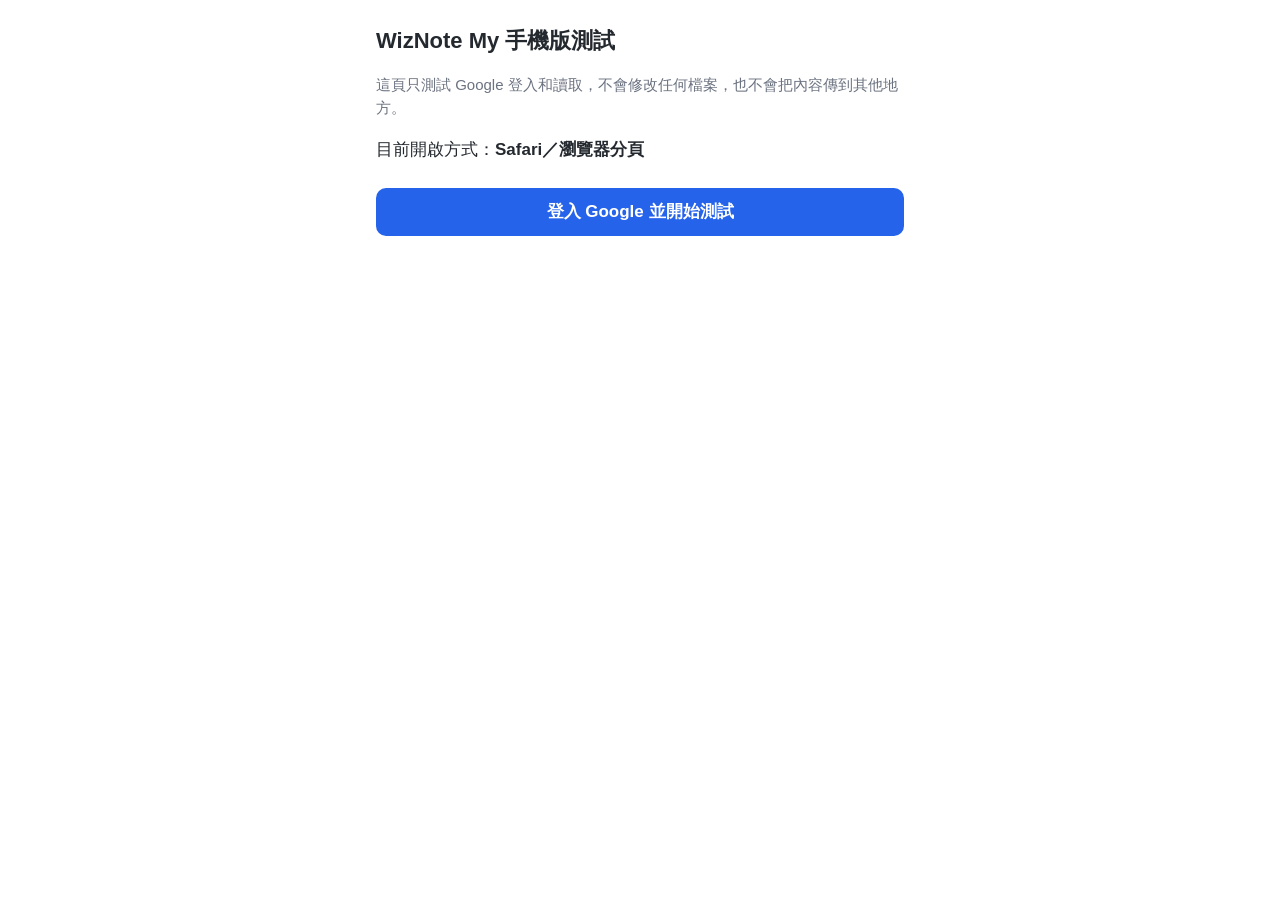
==== index.html @ f05f9640 "手機版登入與讀取測試頁 Co-Authored-By: Claude Opus 5.5 <noreply@anthropic.com>" ====
<!doctype html>
<html lang="zh-Hant">
<head>
<meta charset="utf-8">
<meta name="viewport" content="width=device-width, initial-scale=1, viewport-fit=cover">
<meta name="apple-mobile-web-app-capable" content="yes">
<meta name="apple-mobile-web-app-title" content="WizNote My">
<meta name="referrer" content="no-referrer">
<meta http-equiv="Content-Security-Policy" content="default-src 'none'; script-src 'self'; style-src 'self'; connect-src https://www.googleapis.com; manifest-src 'self'; base-uri 'none'; form-action 'none'">
<link rel="manifest" href="manifest.webmanifest">
<link rel="stylesheet" href="style.css">
<title>WizNote My 測試</title>
</head>
<body>
<main>
  <h1>WizNote My 手機版測試</h1>
  <p class="muted">這頁只測試 Google 登入和讀取，不會修改任何檔案，也不會把內容傳到其他地方。</p>
  <p>目前開啟方式：<strong id="mode"></strong></p>
  <button id="login" type="button">登入 Google 並開始測試</button>
  <ul id="results"></ul>
  <p id="note" class="muted" hidden>請截圖這個畫面傳回去。</p>
</main>
<script src="app.js"></script>
</body>
</html>
---- style.css ----
:root { color-scheme: light dark; --bg: #fff; --text: #24292f; --muted: #6b7280; --accent: #2563eb; --ok: #15803d; --bad: #b91c1c; }
@media (prefers-color-scheme: dark) { :root { --bg: #111827; --text: #f3f4f6; --muted: #9ca3af; --accent: #60a5fa; --ok: #4ade80; --bad: #f87171; } }
* { box-sizing: border-box; }
body { margin: 0; background: var(--bg); color: var(--text); font: 17px/1.55 -apple-system, "PingFang TC", "Microsoft JhengHei", sans-serif; }
main { max-width: 560px; margin: 0 auto; padding: max(24px, env(safe-area-inset-top)) 16px 32px; }
h1 { font-size: 22px; margin: 0 0 8px; }
.muted { color: var(--muted); font-size: 15px; }
button { width: 100%; min-height: 48px; margin: 8px 0 16px; border: 0; border-radius: 10px; background: var(--accent); color: #fff; font: inherit; font-weight: 600; }
ul { list-style: none; margin: 0; padding: 0; }
li { padding: 8px 0; overflow-wrap: anywhere; }
.ok { color: var(--ok); }
.bad { color: var(--bad); }
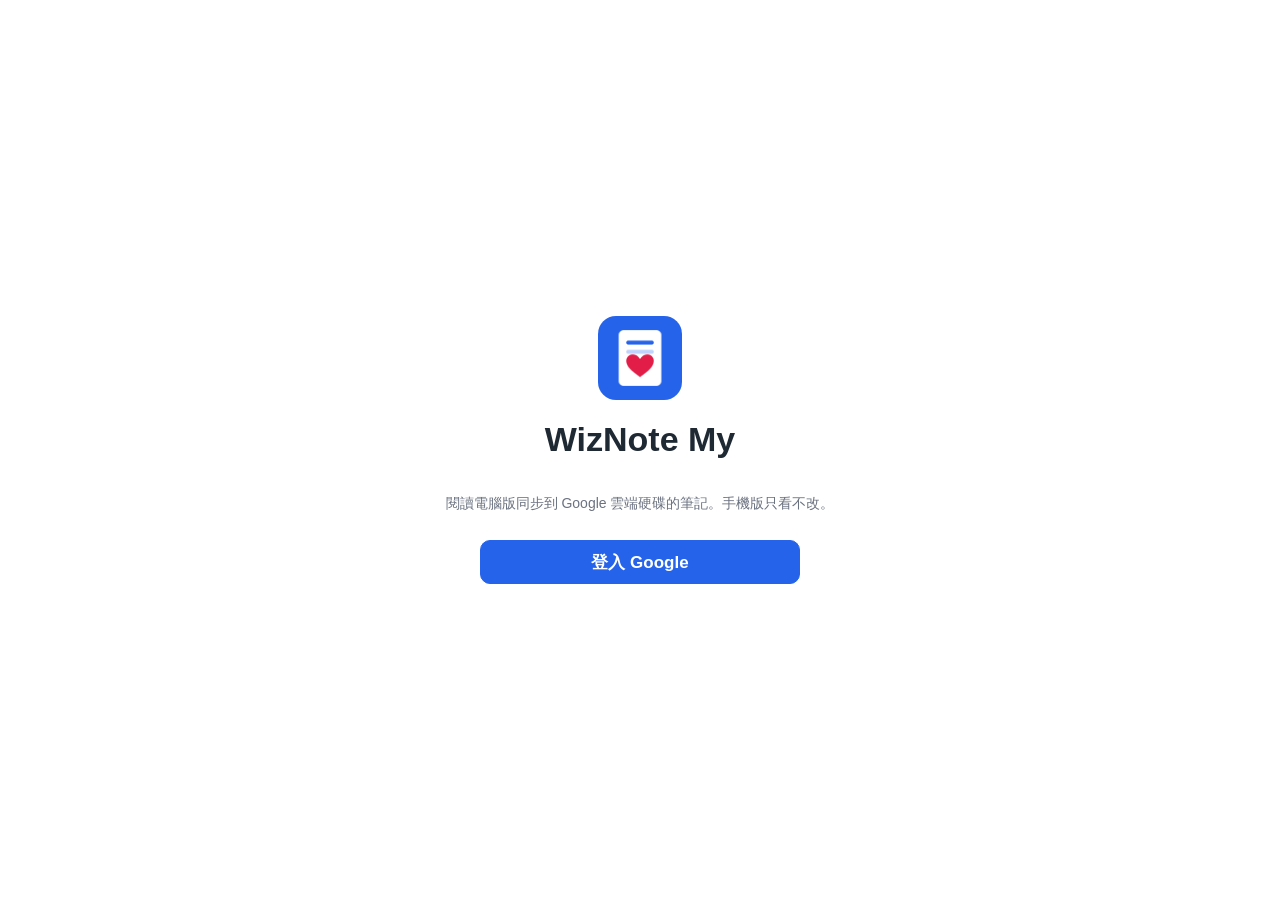
==== commit 22473a47: "手機版：筆記清單、閱讀、搜尋和離線最愛 Co-Authored-By: Claude Opus 5.5 <noreply@anthropic.com>" ====
--- a/index.html
+++ b/index.html
@@ -5,21 +5,83 @@
 <meta name="viewport" content="width=device-width, initial-scale=1, viewport-fit=cover">
 <meta name="apple-mobile-web-app-capable" content="yes">
 <meta name="apple-mobile-web-app-title" content="WizNote My">
+<meta name="apple-mobile-web-app-status-bar-style" content="default">
 <meta name="referrer" content="no-referrer">
-<meta http-equiv="Content-Security-Policy" content="default-src 'none'; script-src 'self'; style-src 'self'; connect-src https://www.googleapis.com; manifest-src 'self'; base-uri 'none'; form-action 'none'">
+<meta http-equiv="Content-Security-Policy" content="default-src 'none'; script-src 'self'; style-src 'self'; img-src 'self' blob: data: https:; connect-src https://www.googleapis.com https://*.googleusercontent.com; manifest-src 'self'; worker-src 'self'; base-uri 'none'; form-action 'none'">
 <link rel="manifest" href="manifest.webmanifest">
+<link rel="apple-touch-icon" href="icons/icon-180.png">
 <link rel="stylesheet" href="style.css">
-<title>WizNote My 測試</title>
+<title>WizNote My</title>
 </head>
 <body>
-<main>
-  <h1>WizNote My 手機版測試</h1>
-  <p class="muted">這頁只測試 Google 登入和讀取，不會修改任何檔案，也不會把內容傳到其他地方。</p>
-  <p>目前開啟方式：<strong id="mode"></strong></p>
-  <button id="login" type="button">登入 Google 並開始測試</button>
-  <ul id="results"></ul>
-  <p id="note" class="muted" hidden>請截圖這個畫面傳回去。</p>
-</main>
+<div id="login-view" class="center" hidden>
+  <img src="icons/icon-180.png" alt="" width="84" height="84">
+  <h1>WizNote My</h1>
+  <p class="muted">閱讀電腦版同步到 Google 雲端硬碟的筆記。手機版只看不改。</p>
+  <button id="login" class="primary" type="button">登入 Google</button>
+</div>
+
+<div id="home-view" hidden>
+  <header class="bar">
+    <div class="bar-row">
+      <button id="folder-back" class="icon" type="button" aria-label="回上一層" hidden>‹</button>
+      <h1 id="home-title">全部筆記</h1>
+      <button id="settings" class="icon" type="button" aria-label="設定">⚙︎</button>
+    </div>
+    <input id="search" type="search" placeholder="搜尋標題與摘要" aria-label="搜尋" autocomplete="off" autocapitalize="off" spellcheck="false">
+    <div class="tabs" role="tablist">
+      <button class="tab" type="button" role="tab" data-tab="all">全部</button>
+      <button class="tab" type="button" role="tab" data-tab="fav">♥ 最愛</button>
+      <button class="tab" type="button" role="tab" data-tab="folders">分類</button>
+    </div>
+    <div id="banner" class="banner" hidden></div>
+  </header>
+  <div class="sortbar">
+    <span id="count" class="muted"></span>
+    <select id="sort" aria-label="排序方式">
+      <option value="m">修改時間</option>
+      <option value="c">建立時間</option>
+      <option value="t">標題</option>
+    </select>
+    <button id="order" type="button"></button>
+  </div>
+  <div id="folders" hidden></div>
+  <button id="search-full" class="wide" type="button" hidden></button>
+  <div id="list"></div>
+  <div id="sentinel"></div>
+</div>
+
+<div id="note-view" hidden>
+  <header class="bar">
+    <div class="bar-row">
+      <button id="note-back" class="icon" type="button" aria-label="返回">‹</button>
+      <span id="note-fav" class="fav" hidden>♥</span>
+      <h1 id="note-title"></h1>
+    </div>
+  </header>
+  <div id="note-banner" class="banner" hidden></div>
+  <article>
+    <p id="note-meta" class="muted"></p>
+    <div id="note-actions" class="actions"></div>
+    <div id="note-body" class="content"></div>
+  </article>
+</div>
+
+<div id="sheet" class="sheet" hidden>
+  <div class="sheet-box">
+    <h2>設定</h2>
+    <p id="sheet-account" class="muted"></p>
+    <p id="sheet-storage" class="muted"></p>
+    <button id="refresh" class="wide" type="button">立即更新筆記清單</button>
+    <button id="clear-cache" class="wide" type="button">清除手機上的離線內容</button>
+    <button id="logout" class="wide" type="button">登出</button>
+    <button id="sheet-close" class="wide primary" type="button">關閉</button>
+  </div>
+</div>
+
+<div id="toast" hidden></div>
+<script src="vendor/marked.umd.js"></script>
+<script src="vendor/purify.min.js"></script>
 <script src="app.js"></script>
 </body>
 </html>
--- a/style.css
+++ b/style.css
@@ -1,12 +1,83 @@
-:root { color-scheme: light dark; --bg: #fff; --text: #24292f; --muted: #6b7280; --accent: #2563eb; --ok: #15803d; --bad: #b91c1c; }
-@media (prefers-color-scheme: dark) { :root { --bg: #111827; --text: #f3f4f6; --muted: #9ca3af; --accent: #60a5fa; --ok: #4ade80; --bad: #f87171; } }
-* { box-sizing: border-box; }
-body { margin: 0; background: var(--bg); color: var(--text); font: 17px/1.55 -apple-system, "PingFang TC", "Microsoft JhengHei", sans-serif; }
-main { max-width: 560px; margin: 0 auto; padding: max(24px, env(safe-area-inset-top)) 16px 32px; }
-h1 { font-size: 22px; margin: 0 0 8px; }
-.muted { color: var(--muted); font-size: 15px; }
-button { width: 100%; min-height: 48px; margin: 8px 0 16px; border: 0; border-radius: 10px; background: var(--accent); color: #fff; font: inherit; font-weight: 600; }
-ul { list-style: none; margin: 0; padding: 0; }
-li { padding: 8px 0; overflow-wrap: anywhere; }
-.ok { color: var(--ok); }
-.bad { color: var(--bad); }
+:root {
+  color-scheme: light dark;
+  --bg: #fff; --bar: #f6f7f9; --line: #e2e4e8; --text: #1f2933; --muted: #6b7280;
+  --accent: #2563eb; --accent-soft: #dbe7ff; --fav: #e11d48; --warn-bg: #fff4d6; --warn-text: #7a5200; --code: #f1f3f5;
+}
+@media (prefers-color-scheme: dark) {
+  :root:not([data-theme="light"]) {
+    --bg: #111418; --bar: #1a1e24; --line: #2c323a; --text: #e6e8eb; --muted: #9aa3ad;
+    --accent: #6ea0ff; --accent-soft: #1d2d4d; --fav: #fb7185; --warn-bg: #3a2f12; --warn-text: #f4d58d; --code: #20252c;
+  }
+}
+* { box-sizing: border-box; -webkit-tap-highlight-color: transparent; }
+[hidden] { display: none !important; }
+html, body { margin: 0; background: var(--bg); color: var(--text); }
+body { font: 17px/1.6 -apple-system, BlinkMacSystemFont, "PingFang TC", "Microsoft JhengHei", sans-serif; -webkit-text-size-adjust: 100%; overflow-wrap: anywhere; }
+h1, h2 { margin: 0; }
+button, input, select { font: inherit; color: inherit; }
+button { min-height: 44px; border: 1px solid var(--line); border-radius: 10px; background: var(--bg); padding: 0 12px; cursor: pointer; }
+button.primary { background: var(--accent); border-color: var(--accent); color: #fff; font-weight: 600; }
+button.wide { display: block; width: calc(100% - 32px); margin: 8px 16px; }
+.muted { color: var(--muted); font-size: 14px; }
+
+.center { min-height: 100vh; min-height: 100dvh; display: flex; flex-direction: column; align-items: center; justify-content: center; gap: 12px; padding: 24px; text-align: center; }
+.center img { border-radius: 18px; }
+.center button { width: 100%; max-width: 320px; }
+
+.bar { position: sticky; top: 0; z-index: 5; background: var(--bar); border-bottom: 1px solid var(--line); padding: env(safe-area-inset-top) 12px 8px; }
+.bar-row { display: flex; align-items: center; gap: 6px; min-height: 48px; }
+.bar h1 { flex: 1; min-width: 0; font-size: 18px; line-height: 1.3; }
+#home-title, #note-title { display: -webkit-box; -webkit-line-clamp: 2; -webkit-box-orient: vertical; overflow: hidden; }
+.icon { flex: none; width: 44px; padding: 0; border: 0; background: none; font-size: 24px; }
+#search { display: block; width: 100%; min-height: 40px; padding: 0 12px; border: 1px solid var(--line); border-radius: 10px; background: var(--bg); font-size: 16px; }
+.tabs { display: flex; gap: 6px; margin-top: 8px; }
+.tab { flex: 1; min-height: 38px; font-size: 15px; }
+.tab.on { background: var(--accent-soft); border-color: var(--accent); color: var(--accent); font-weight: 600; }
+
+.banner { display: flex; align-items: center; gap: 10px; padding: 8px 16px; background: var(--warn-bg); color: var(--warn-text); font-size: 14px; }
+.bar .banner { margin: 8px -12px -8px; }
+.banner span { flex: 1; }
+.banner button { flex: none; min-height: 36px; background: transparent; border-color: currentColor; color: inherit; font-size: 14px; }
+
+.sortbar { display: flex; align-items: center; gap: 8px; padding: 8px 16px; border-bottom: 1px solid var(--line); }
+.sortbar #count { flex: 1; }
+.sortbar select { min-height: 36px; border: 1px solid var(--line); border-radius: 8px; background: var(--bg); padding: 0 6px; font-size: 14px; }
+.sortbar button { min-height: 36px; font-size: 14px; white-space: nowrap; }
+
+.row { display: block; width: 100%; padding: 10px 16px; border: 0; border-bottom: 1px solid var(--line); border-radius: 0; background: none; text-align: left; }
+.row .t { font-weight: 600; line-height: 1.35; display: -webkit-box; -webkit-line-clamp: 2; -webkit-box-orient: vertical; overflow: hidden; }
+.row .t .fav { margin-right: 4px; }
+.row .s { color: var(--muted); font-size: 14px; line-height: 1.4; margin-top: 2px; overflow: hidden; white-space: nowrap; text-overflow: ellipsis; }
+.row .m { display: flex; justify-content: space-between; gap: 10px; color: var(--muted); font-size: 12px; margin-top: 2px; }
+.row .m .f { min-width: 0; overflow: hidden; white-space: nowrap; text-overflow: ellipsis; }
+.row .m .d { flex: none; }
+.folder-row { display: flex; align-items: center; gap: 8px; width: 100%; min-height: 48px; padding: 0 16px; border: 0; border-bottom: 1px solid var(--line); border-radius: 0; background: none; text-align: left; }
+.folder-row .n { flex: 1; min-width: 0; font-weight: 600; }
+.folder-row .c { color: var(--muted); font-size: 14px; }
+.fav { color: var(--fav); }
+#sentinel { height: 1px; }
+.empty { padding: 40px 24px; color: var(--muted); text-align: center; }
+
+article { padding: 12px 16px calc(32px + env(safe-area-inset-bottom)); max-width: 760px; margin: 0 auto; }
+#note-meta { margin: 0 0 8px; }
+.actions { display: flex; flex-wrap: wrap; gap: 8px; margin-bottom: 12px; }
+.actions:empty { display: none; }
+.actions button, .actions a { display: inline-flex; align-items: center; min-height: 40px; max-width: 100%; padding: 0 12px; border: 1px solid var(--line); border-radius: 10px; color: var(--text); font-size: 14px; text-decoration: none; }
+.content img { display: block; max-width: 100%; height: auto; margin: 8px 0; border-radius: 4px; }
+.content img.missing { display: inline-block; padding: 4px 8px; background: var(--code); color: var(--muted); font-size: 13px; }
+.content a { color: var(--accent); }
+.content table { display: block; max-width: 100%; overflow-x: auto; border-collapse: collapse; }
+.content th, .content td { border: 1px solid var(--line); padding: 4px 8px; }
+.content pre { overflow-x: auto; padding: 10px; background: var(--code); border-radius: 8px; font-size: 14px; }
+.content code { background: var(--code); border-radius: 4px; padding: 0 3px; font-size: .92em; }
+.content pre code { padding: 0; background: none; }
+.content blockquote { margin: 8px 0; padding-left: 12px; border-left: 3px solid var(--line); color: var(--muted); }
+.content h1, .content h2, .content h3 { line-height: 1.35; margin: 1em 0 .4em; }
+.content h1 { font-size: 22px; } .content h2 { font-size: 20px; } .content h3 { font-size: 18px; }
+.content hr { border: 0; border-top: 1px solid var(--line); }
+
+.sheet { position: fixed; inset: 0; z-index: 20; display: flex; align-items: flex-end; background: rgba(0,0,0,.35); }
+.sheet-box { width: 100%; padding: 16px 0 calc(16px + env(safe-area-inset-bottom)); background: var(--bg); border-radius: 16px 16px 0 0; }
+.sheet-box h2 { padding: 0 16px; font-size: 18px; }
+.sheet-box p { margin: 6px 16px; }
+#toast { position: fixed; left: 16px; right: 16px; bottom: calc(20px + env(safe-area-inset-bottom)); z-index: 30; padding: 10px 14px; border-radius: 10px; background: #1f2937; color: #fff; font-size: 14px; text-align: center; }
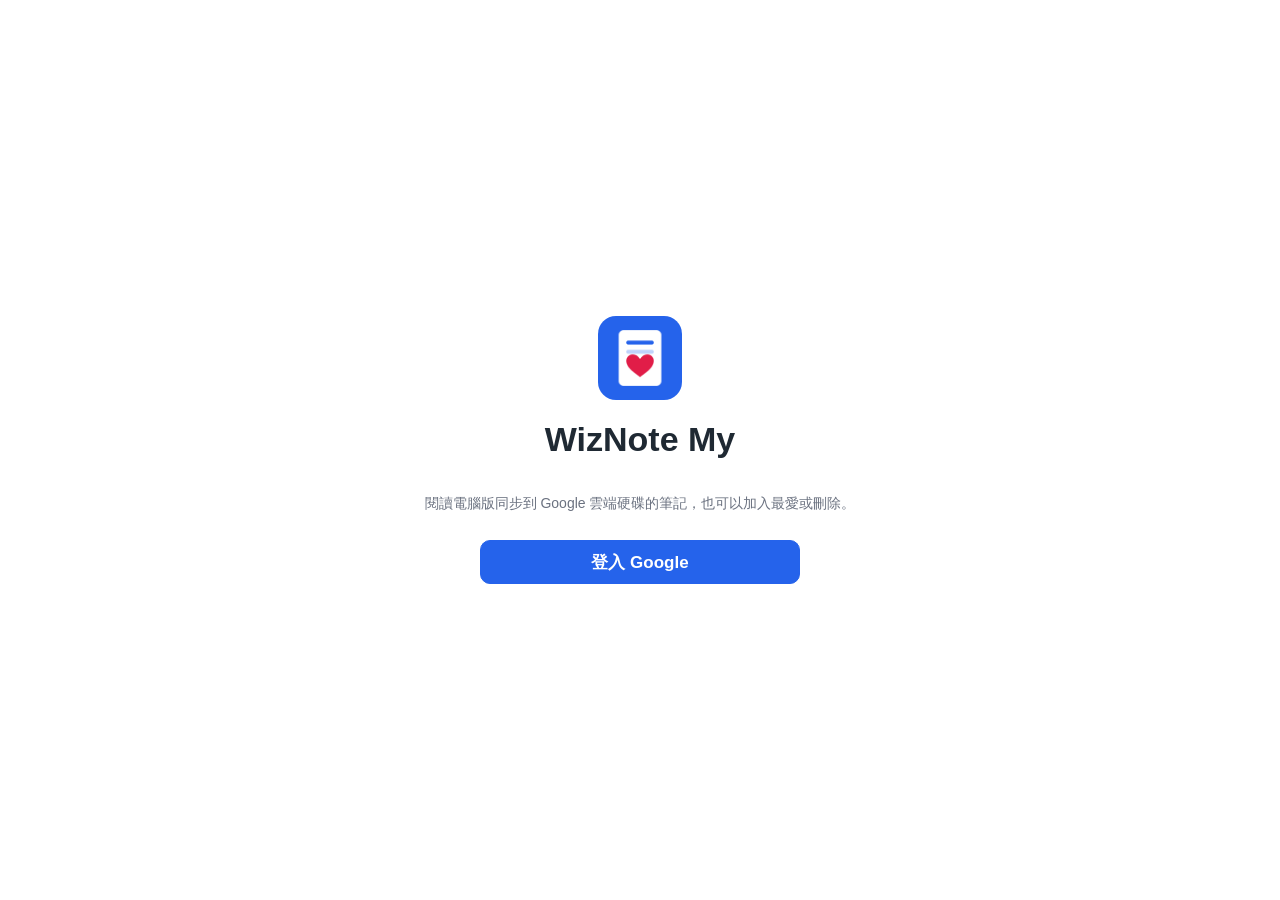
==== commit 1f3dacbd: "手機版可以加入最愛和刪除（由電腦版執行） Co-Authored-By: Claude Opus 5.5 <noreply@anthropic.com>" ====
--- a/index.html
+++ b/index.html
@@ -17,7 +17,7 @@
 <div id="login-view" class="center" hidden>
   <img src="icons/icon-180.png" alt="" width="84" height="84">
   <h1>WizNote My</h1>
-  <p class="muted">閱讀電腦版同步到 Google 雲端硬碟的筆記。手機版只看不改。</p>
+  <p class="muted">閱讀電腦版同步到 Google 雲端硬碟的筆記，也可以加入最愛或刪除。</p>
   <button id="login" class="primary" type="button">登入 Google</button>
 </div>
 
@@ -55,8 +55,9 @@
   <header class="bar">
     <div class="bar-row">
       <button id="note-back" class="icon" type="button" aria-label="返回">‹</button>
-      <span id="note-fav" class="fav" hidden>♥</span>
       <h1 id="note-title"></h1>
+      <button id="note-fav" class="icon fav-toggle" type="button" aria-label="加入我的最愛">♡</button>
+      <button id="note-trash" class="icon" type="button" aria-label="刪除">🗑</button>
     </div>
   </header>
   <div id="note-banner" class="banner" hidden></div>
@@ -72,6 +73,7 @@
     <h2>設定</h2>
     <p id="sheet-account" class="muted"></p>
     <p id="sheet-storage" class="muted"></p>
+    <p id="sheet-pending" class="muted"></p>
     <button id="refresh" class="wide" type="button">立即更新筆記清單</button>
     <button id="clear-cache" class="wide" type="button">清除手機上的離線內容</button>
     <button id="logout" class="wide" type="button">登出</button>
--- a/style.css
+++ b/style.css
@@ -55,6 +55,9 @@
 .folder-row .n { flex: 1; min-width: 0; font-weight: 600; }
 .folder-row .c { color: var(--muted); font-size: 14px; }
 .fav { color: var(--fav); }
+.fav-toggle { color: var(--muted); }
+.fav-toggle.on { color: var(--fav); }
+#note-trash { font-size: 20px; }
 #sentinel { height: 1px; }
 .empty { padding: 40px 24px; color: var(--muted); text-align: center; }
 
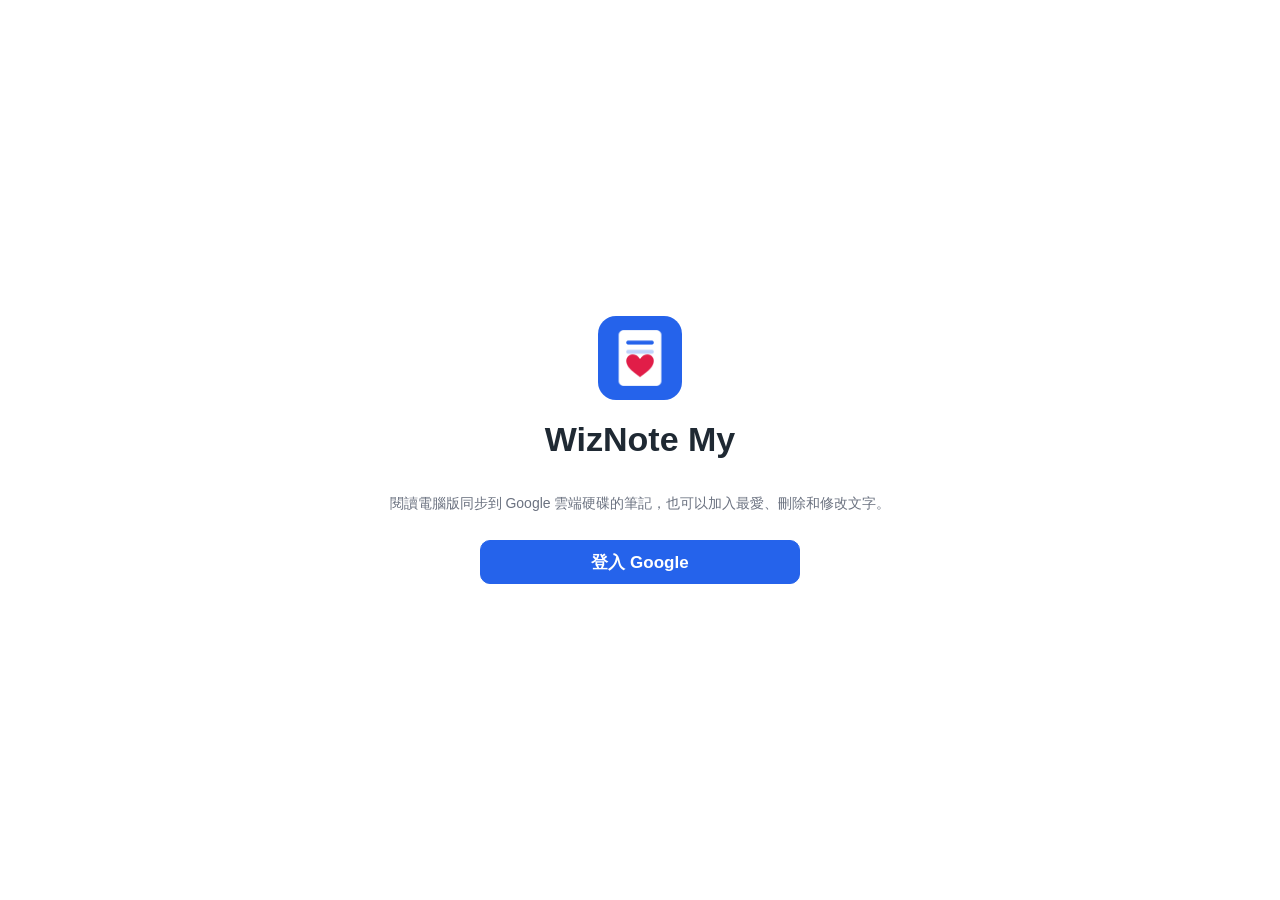
==== commit 528d9fbc: "手機版可以修改內文（由電腦版執行，衝突時另存） Co-Authored-By: Claude Opus 5.5 <noreply@anthropic.com>" ====
--- a/index.html
+++ b/index.html
@@ -17,7 +17,7 @@
 <div id="login-view" class="center" hidden>
   <img src="icons/icon-180.png" alt="" width="84" height="84">
   <h1>WizNote My</h1>
-  <p class="muted">閱讀電腦版同步到 Google 雲端硬碟的筆記，也可以加入最愛或刪除。</p>
+  <p class="muted">閱讀電腦版同步到 Google 雲端硬碟的筆記，也可以加入最愛、刪除和修改文字。</p>
   <button id="login" class="primary" type="button">登入 Google</button>
 </div>
 
@@ -57,7 +57,10 @@
       <button id="note-back" class="icon" type="button" aria-label="返回">‹</button>
       <h1 id="note-title"></h1>
       <button id="note-fav" class="icon fav-toggle" type="button" aria-label="加入我的最愛">♡</button>
+      <button id="note-edit" class="icon" type="button" aria-label="修改內文" disabled>✎</button>
       <button id="note-trash" class="icon" type="button" aria-label="刪除">🗑</button>
+      <button id="edit-cancel" class="text-btn" type="button" hidden>取消</button>
+      <button id="edit-save" class="text-btn primary" type="button" hidden>儲存</button>
     </div>
   </header>
   <div id="note-banner" class="banner" hidden></div>
@@ -65,6 +68,8 @@
     <p id="note-meta" class="muted"></p>
     <div id="note-actions" class="actions"></div>
     <div id="note-body" class="content"></div>
+    <p id="edit-hint" class="muted" hidden>直接修改文字即可。<code>![image](…)</code> 這類行是圖片，刪掉圖片就不見了。</p>
+    <textarea id="note-editor" aria-label="內文" spellcheck="false" autocapitalize="off" hidden></textarea>
   </article>
 </div>
 
--- a/style.css
+++ b/style.css
@@ -58,6 +58,11 @@
 .fav-toggle { color: var(--muted); }
 .fav-toggle.on { color: var(--fav); }
 #note-trash { font-size: 20px; }
+#note-edit { font-size: 22px; }
+#note-edit:disabled { opacity: .35; }
+.text-btn { flex: none; min-height: 38px; padding: 0 14px; font-size: 15px; }
+#edit-hint { margin: 0 0 8px; }
+#note-editor { display: block; width: 100%; min-height: 60vh; padding: 10px; border: 1px solid var(--line); border-radius: 10px; background: var(--bg); color: var(--text); font: 16px/1.6 -apple-system, BlinkMacSystemFont, "PingFang TC", "Microsoft JhengHei", sans-serif; resize: none; overflow: hidden; }
 #sentinel { height: 1px; }
 .empty { padding: 40px 24px; color: var(--muted); text-align: center; }
 
